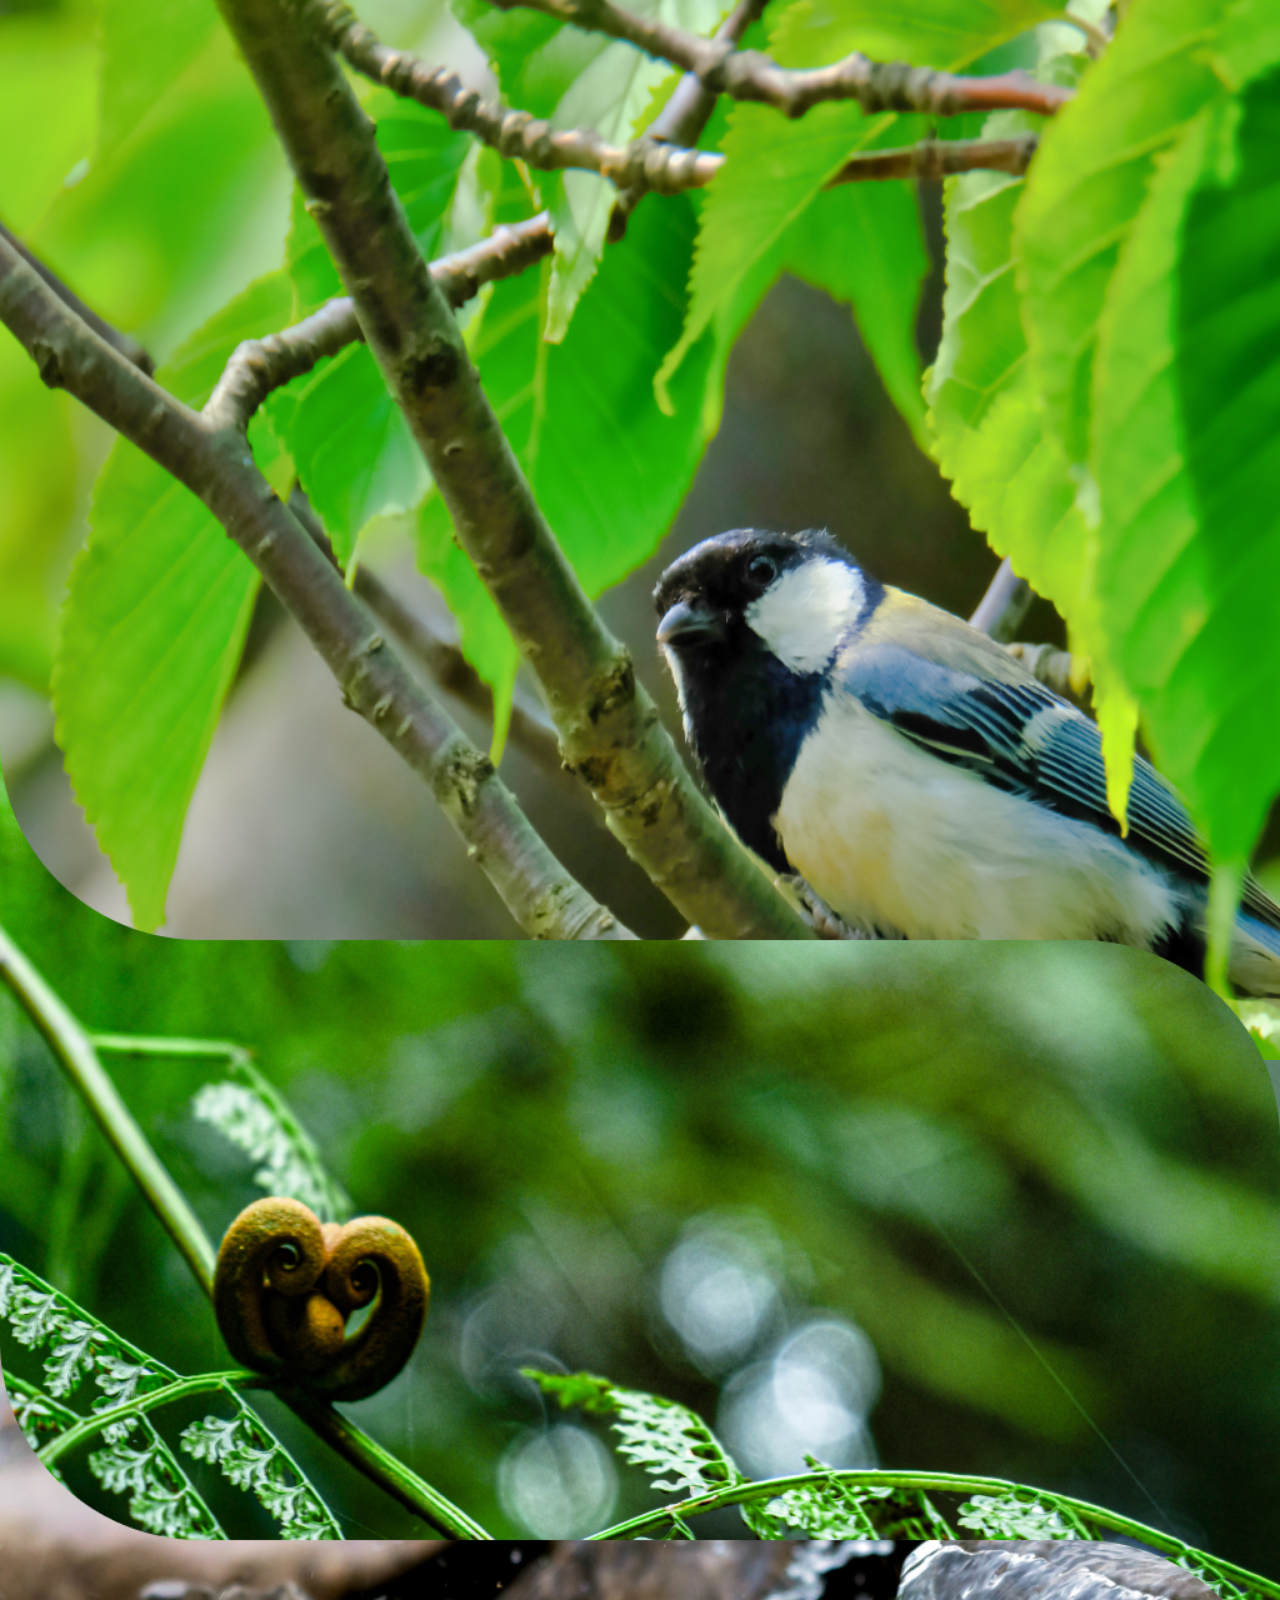
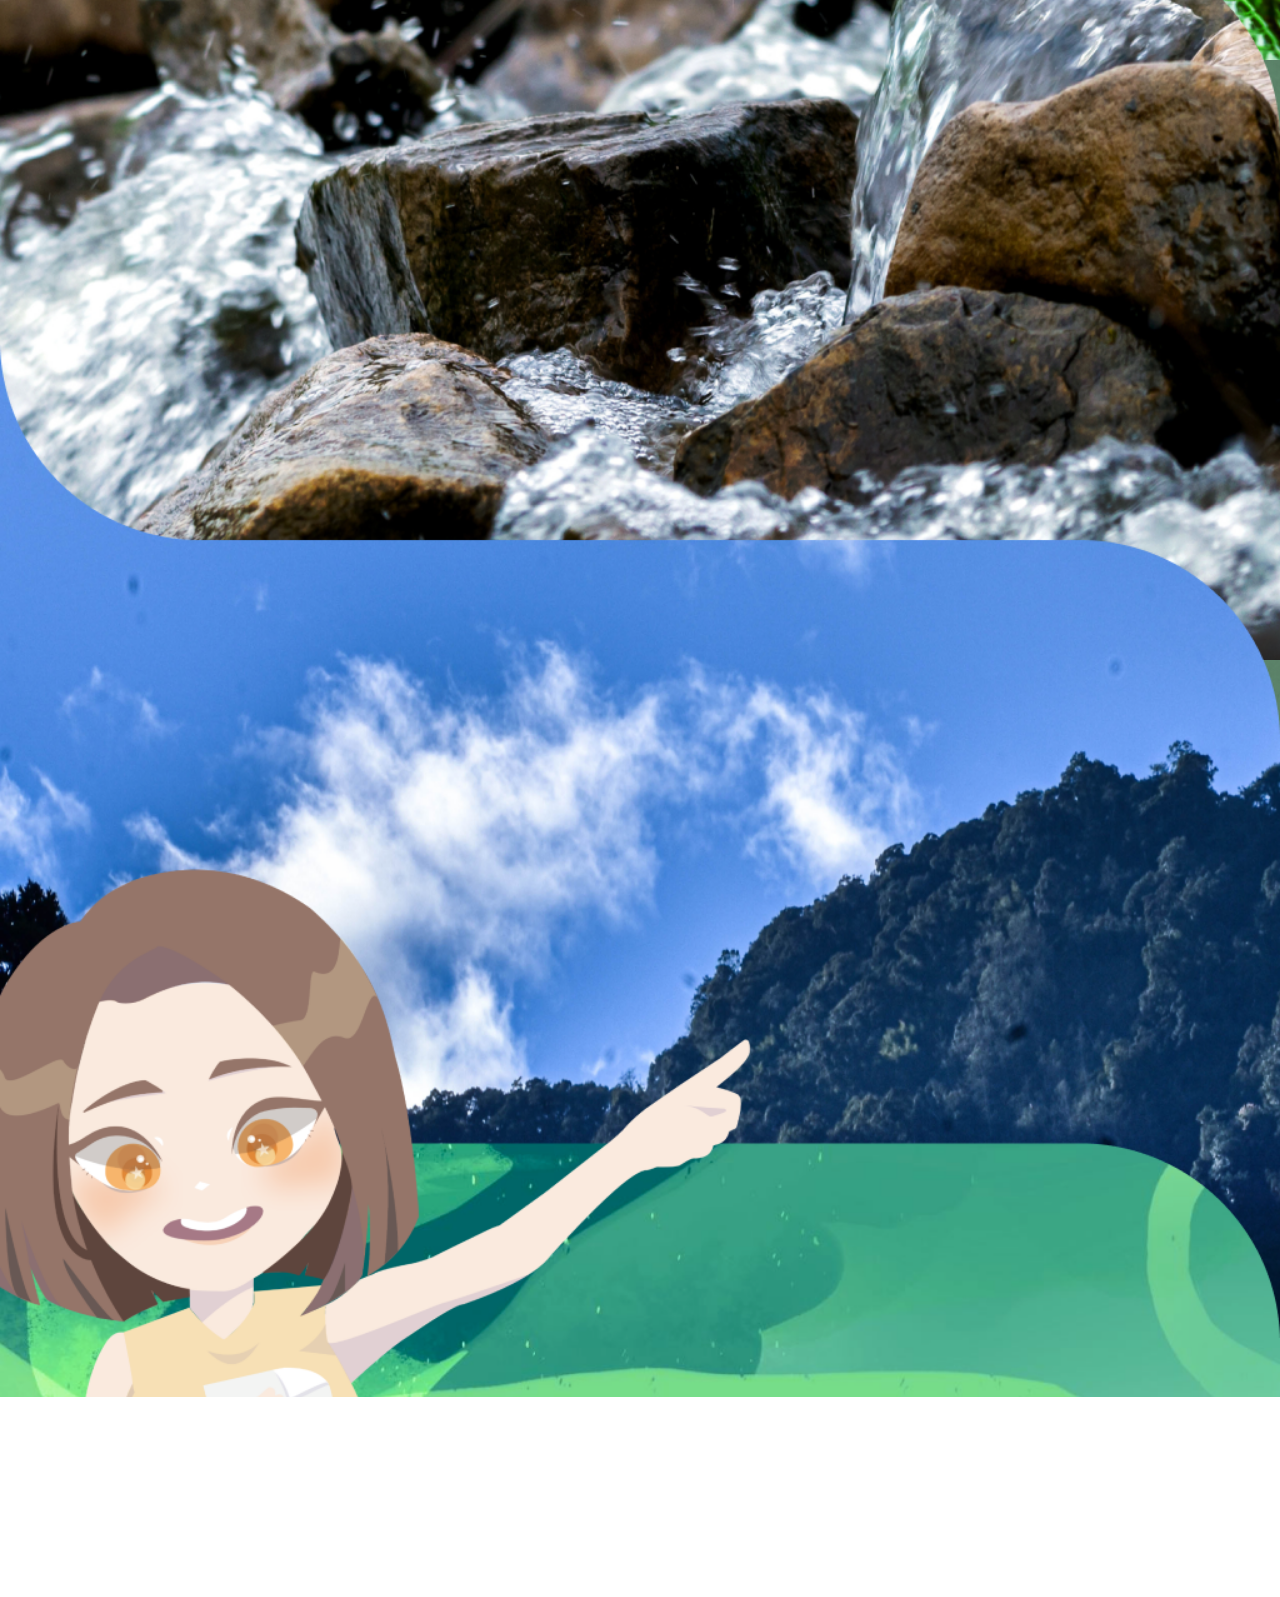
==== index.html @ 91785a95 "26" ====
<!DOCTYPE html>
<html lang="en">
<head>
    <meta charset="UTF-8">
    <meta http-equiv="X-UA-Compatible" content="IE=edge">
    <meta name="viewport" content="width=device-width, initial-scale=1.0">
    <link rel="stylesheet" href="./css/index.css">
    <title>好好森活</title>
</head>
<body>
    <nav class="sticky-top">



    </nav>

    <div class="all">
<div class="box1"></div>

<div class="box2"></div>

<div class="box3"></div>

<div class="box4"></div>
<div class="box5"></div>
    </div>
</body>
</html>
---- css/index.css ----
* {
    box-sizing: border-box;
    padding: 0;
    margin: 0;
    margin-bottom: -16px;
}

body {
    background-image: url(../img/background_g.png);
    margin-left: auto;
    margin-right: auto;
    font-family: Arial, Helvetica, sans-serif;
    color: #5B8168;
}

body::-webkit-scrollbar {
    display: none;
}

a {
    text-decoration: none;
}

h1 {
    color: #ffffff;
    font-size: 80px;
    font-weight: bold;
}

h2 {
    color: #ffffff;
    font-size: 68px;
    font-weight: bold;
}

h3 {
    font-size: 44px;
}

p {
    font-size: 42px;
    font-weight: normal;
    color: rgb(255, 255, 255);
}

span {
    font-size: 30px;
}

.p12 {
    font-size: 30px;
    color: #CCCDD2;
}

nav {
    justify-content: center;
    display: flex;
    background-image: url(../img/nav.png);
    background-size: cover;
    width: 100%;
    height: 200px;
    position: absolute;
    position: fixed;
    padding-top: 76px;
    z-index: 100;
}

.img0-0 {
    position: absolute;
    right: 0;
    width: 212px;
    top: 0;
    z-index: -1;
}

.weather {
    display: flex;
    width: 78px;
    height: 56px;
    line-height: 3px;
    text-decoration: none;
    color: rgb(255, 255, 255);
    position: absolute;
    left: 70px;
}

.weathertext {
    margin-left: 4px;
    font-size: 50px;
    line-height: 70px;
    margin-top: 0;
}

.weatherC {
    margin-left: 0;
    margin-top: 0;
    font-size: 40px;
    line-height: 70px;
}

#menu-switcher {
    display: none;
}

.burger {
    position: absolute;
    display: block;
    right: 70px;
}

.box0 {
    background-image: url(../img/0.png);
    background-size: cover;
    width: 100%;
    height: 466px;
    position: absolute;
    top: 200px;
}

.name {
    position: absolute;
    right: 30px;
    left: 70px;
    top: 35px;
}

.menu {
    background-image: url(../img/burger.png);
    width: 218px;
    height: 1366px;
    position: absolute;
    right: 0;
    z-index: 100;
    transform: translateX(1000%);
    transition: 0.6s;
    list-style-type: none;
    padding-left: 69px;
    padding-right: 69px;
}

.burgericon {
    margin-bottom: 20px;
}

li {
    padding-bottom: 50px;
}

#menu-switcher:checked~.menu {
    transform: translateX(0%);
}

.icon {
    margin-bottom: 3px;
}

.box1 {
    background-image: url(../img/1.png);
    background-size: cover;
    height: 1260px;
    padding-left: 70px;
    color: #ffffff;
    padding-top: 822px;
    margin-top: -200px;
    margin-bottom: -320px;
}

.box2 {
    background-image: url(../img/2.png);
    background-size: cover;
    width: 100%;
    height: 920px;
    text-align: center;
    padding-top: 400px;
    margin-bottom: -320px;
}

.flex {
    margin-top: 10px;
    display: flex;
    width: 100%;
    line-height: 20px;
    text-align: center;
    justify-content: center;
    gap: 10px;
    color: rgb(255, 255, 255);
}

.box3 {
    background-image: url(../img/3.png);
    background-size: 100%;
    height: 920px;
    margin-bottom: -320px;
    width: 100%;
    padding-top: 526px;
    padding-left: 70px;
    color: #ffffff;
}

.box4 {
    background-image: url(../img/4.png);
    background-size: cover;
    height: 1057px;
    width: 100%;
    text-align: center;
    padding-top: 389px;
    margin-bottom: -608px;
}

.box5 {
    background-image: url(../img/5.png);
    background-size: cover;
    width: 100%;
    height: 608px;
    text-align: end;
    padding-top: 350px;
    padding-right: 70px;
    z-index: 1000;
    margin-bottom: 0;
}

.box5-2 {
    background-image: url(../img/5-3.png);
    background-size: cover;
    width: 100%;
    height: 608px;
    text-align: end;
    padding-top: 350px;
    padding-right: 70px;
    margin-bottom: 0;
}

.box5-3 {
    background-image: url(../img/5-2.png);
    background-size: cover;
    width: 100%;
    height: 608px;
    text-align: end;
    padding-top: 350px;
    padding-right: 70px;
    margin-bottom: 0;
}

.box5-4 {
    background-image: url(../img/5-4.png);
    background-size: cover;
    width: 100%;
    height: 608px;
    text-align: end;
    padding-top: 350px;
    padding-right: 70px;
    margin-bottom: 0;
}

.box5-5 {
    background-image: url(../img/5-5.png);
    background-size: cover;
    width: 100%;
    height: 608px;
    text-align: end;
    padding-top: 500px;
    padding-right: 70px;
    margin-bottom: 0;
}
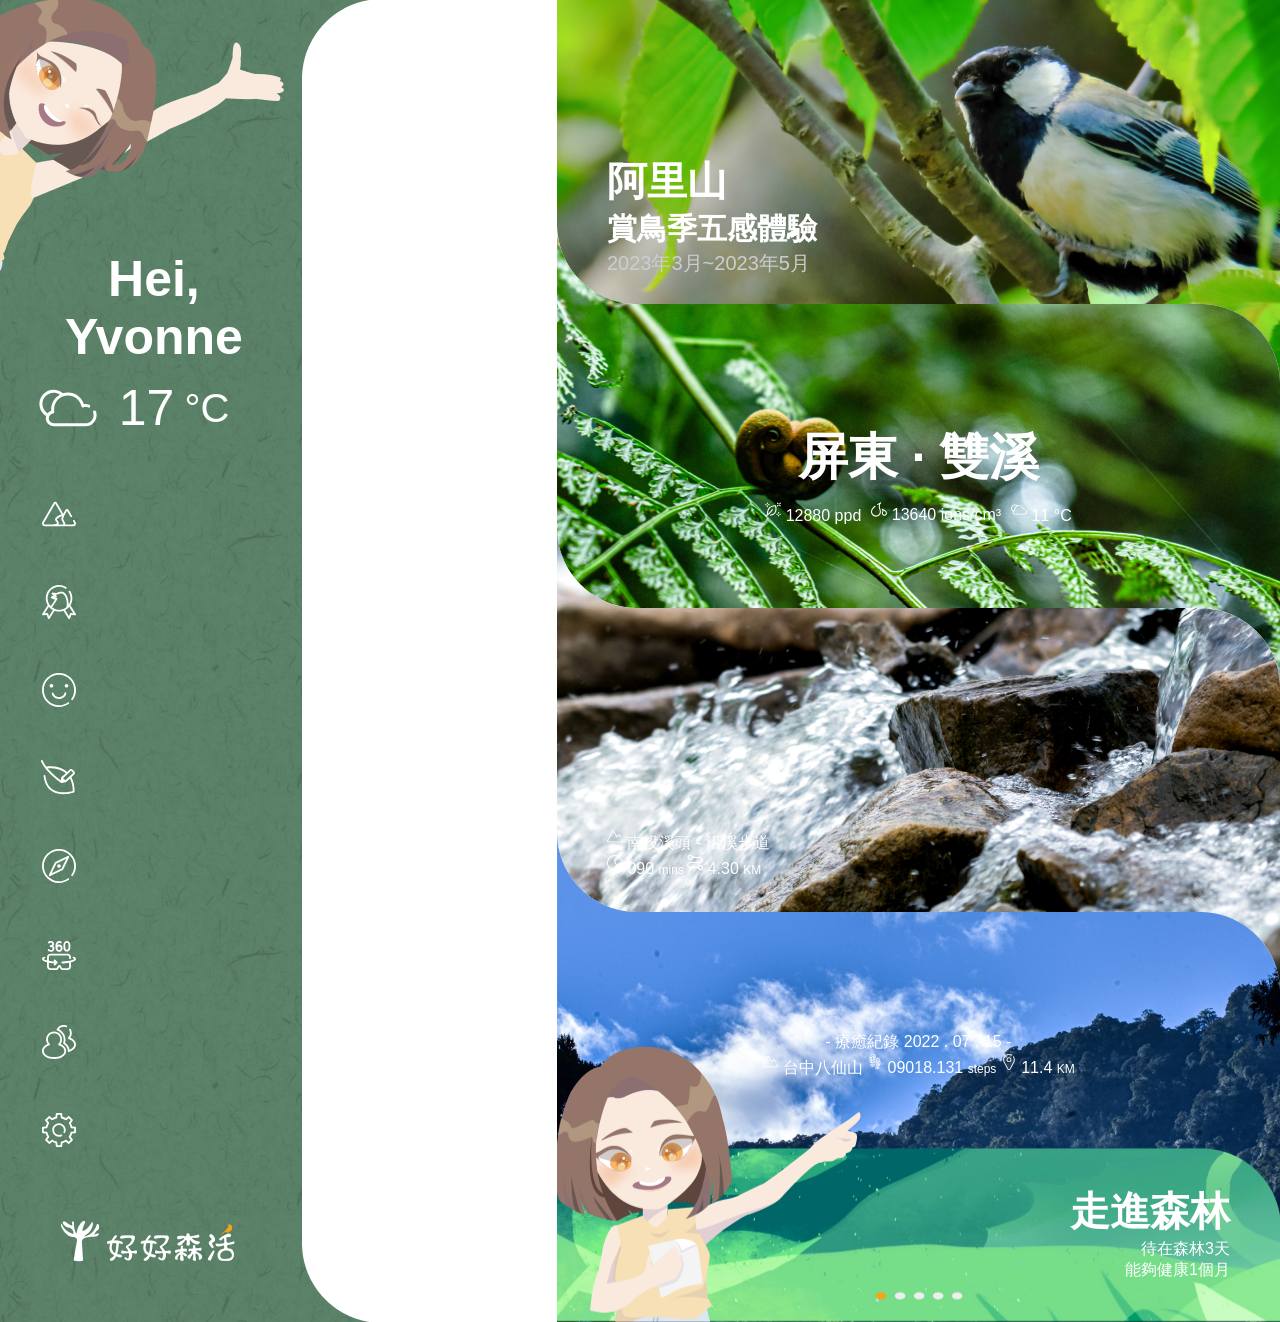
==== commit 2619a9e7: "27" ====
--- a/index.html
+++ b/index.html
@@ -1,5 +1,6 @@
 <!DOCTYPE html>
 <html lang="en">
+
 <head>
     <meta charset="UTF-8">
     <meta http-equiv="X-UA-Compatible" content="IE=edge">
@@ -7,22 +8,66 @@
     <link rel="stylesheet" href="./css/index.css">
     <title>好好森活</title>
 </head>
+
 <body>
     <nav class="sticky-top">
-
-
-
+        <h1 class="name">Hei,<br>
+            Yvonne</h1>
+        <a href="./weather.html" class="weather">
+            <img src="./img/weather.svg" alt="" height="80px">
+            <p class="weathertext">17</p>
+            <p class="weatherC">°C</p>
+        </a>
+        <ul class=" menu navbar-nav ml-auto mt-2 mt-lg-0">
+            <li class="li"><a href="./ch.html"><img src="./img/forest.svg" alt="" width="44px"> </a>
+            </li>
+            <li class="li"><a href="./badge.html"><img src="./img/badge.svg" alt="" width="44px"></a></li>
+            <li class="li"><a href="./mood.html"><img src="./img/mood.svg" alt="" width="44px"></a></li>
+            <li class="li"><a href="./record.html"><img src="./img/record.svg" alt="" width="44px"></a></li>
+            <li class="li"><a href="./compass.html"><img src="./img/compass.svg" alt="" width="44px"></a></li>
+            <li class="li"><a href="./VR360.html"><img src="./img/VR360.svg" alt="" width="44px"></a></li>
+            <li class="li"><a href="./community.html"><img src="./img/community.svg" alt="" width="44px"></a></li>
+            <li class="li"><a href="./set_up.html"><img src="./img/set up.svg" alt="" width="44px"></a></li>
+        </ul>
     </nav>
 
     <div class="all">
-<div class="box1"></div>
+        <div class="box1">
+            <h2>阿里山</h2>
+            <h3>賞鳥季五感體驗</h3>
+            <p class="p12">2023年3月~2023年5月</p>
+        </div>
 
-<div class="box2"></div>
+        <div class="box2">
+            <h1>屏東 · 雙溪</h1>
+            <div class="flex">
+                <p><img src="./img/phytoncine.svg" alt="" class="icon" width="16px"> 12880 ppd</p>
+                <p><img src="./img/negative ions.svg" alt="" class="icon" width="16px"> 13640 ions/cm³</p>
+                <p><img src="./img/weather-1.svg" alt="" class="icon" width="16px"> 11 °C</p>
+            </div>
+        </div>
 
-<div class="box3"></div>
+        <div class="box3">
+            <p><img src="./img/Mountain.svg" alt="" class="icon" width="16px"> 南投溪頭 - 沿溪步道</p>
+            <p><img src="./img/mins_w.svg" alt="" class="icon" width="16px"> 090 <span> mins </span>
+                <img src="./img/km_w.svg" alt="" class="icon" width="16px"> 4.30 <span> KM </span>
+            </p>
+        </div>
 
-<div class="box4"></div>
-<div class="box5"></div>
+        <div class="box4">
+            <p>- 療癒紀錄 2022 . 07 . 15 -</p>
+            <p><img src="./img/Mountain.svg" alt="" class="icon" width="16px"> 台中八仙山
+                <img src="./img/steps_w.svg" alt="" class="icon" width="16px"> 09018.131 <span> steps</span>
+                <img src="./img/GPS.svg" alt="" class="icon" width="16px"> 11.4 <span> KM</span>
+            </p>
+        </div>
+
+        <div class="box5">
+            <h2>走進森林</h2>
+            <p>待在森林3天<br>能夠健康1個月</p>
+        </div>
     </div>
+
 </body>
+
 </html>
--- a/css/index.css
+++ b/css/index.css
@@ -2,11 +2,10 @@
     box-sizing: border-box;
     padding: 0;
     margin: 0;
-    margin-bottom: -16px;
 }
 
 body {
-    background-image: url(../img/background_g.png);
+    /* background-image: url(../img/background_g.png); */
     margin-left: auto;
     margin-right: auto;
     font-family: Arial, Helvetica, sans-serif;
@@ -23,163 +22,111 @@
 
 h1 {
     color: #ffffff;
-    font-size: 80px;
+    font-size: 50px;
     font-weight: bold;
 }
 
 h2 {
     color: #ffffff;
-    font-size: 68px;
+    font-size: 40px;
     font-weight: bold;
 }
 
 h3 {
-    font-size: 44px;
+    font-size: 30px;
+    color: #ffffff;
+}
+
+.p12 {
+    font-size: 20px;
+    font-weight: normal;
+    color: #CCCDD2;
 }
 
 p {
-    font-size: 42px;
+    font-size: 16px;
     font-weight: normal;
+    color: #ffffff;
+}
+
+span {
+    font-size: 12px;
     color: rgb(255, 255, 255);
 }
 
-span {
-    font-size: 30px;
-}
-
-.p12 {
-    font-size: 30px;
-    color: #CCCDD2;
-}
-
 nav {
-    justify-content: center;
-    display: flex;
-    background-image: url(../img/nav.png);
-    background-size: cover;
-    width: 100%;
-    height: 200px;
+    background-image: url(../img/ipad_nav.png);
+    width: 382px;
+    height: 1324px;
     position: absolute;
     position: fixed;
-    padding-top: 76px;
     z-index: 100;
-}
-
-.img0-0 {
+    padding-left: 37px;
+    padding-top: 368px;
+}
+
+.weather {
+    display: flex;
+    text-decoration: none;
+    color: rgb(255, 255, 255);
+    margin-bottom: 44px;
+}
+
+.weathertext {
+    margin-left: 20px;
+    font-size: 50px;
+    line-height: 80px;
+}
+
+.weatherC {
+    margin-left: 10px;
+    font-size: 40px;
+    line-height: 80px;
+}
+
+.name {
+    text-align: center;
+    position: absolute;
+    left: 65px;
+    top: 250px;
+}
+
+li {
+    margin-bottom: 40px;
+}
+
+.icon {
+    margin-bottom: 3px;
+}
+
+
+.all {
     position: absolute;
     right: 0;
-    width: 212px;
-    top: 0;
-    z-index: -1;
-}
-
-.weather {
-    display: flex;
-    width: 78px;
-    height: 56px;
-    line-height: 3px;
-    text-decoration: none;
-    color: rgb(255, 255, 255);
-    position: absolute;
-    left: 70px;
-}
-
-.weathertext {
-    margin-left: 4px;
-    font-size: 50px;
-    line-height: 70px;
-    margin-top: 0;
-}
-
-.weatherC {
-    margin-left: 0;
-    margin-top: 0;
-    font-size: 40px;
-    line-height: 70px;
-}
-
-#menu-switcher {
-    display: none;
-}
-
-.burger {
-    position: absolute;
-    display: block;
-    right: 70px;
-}
-
-.box0 {
-    background-image: url(../img/0.png);
-    background-size: cover;
-    width: 100%;
-    height: 466px;
-    position: absolute;
-    top: 200px;
-}
-
-.name {
-    position: absolute;
-    right: 30px;
-    left: 70px;
-    top: 35px;
-}
-
-.menu {
-    background-image: url(../img/burger.png);
-    width: 218px;
-    height: 1366px;
-    position: absolute;
-    right: 0;
-    z-index: 100;
-    transform: translateX(1000%);
-    transition: 0.6s;
-    list-style-type: none;
-    padding-left: 69px;
-    padding-right: 69px;
-}
-
-.burgericon {
-    margin-bottom: 20px;
-}
-
-li {
-    padding-bottom: 50px;
-}
-
-#menu-switcher:checked~.menu {
-    transform: translateX(0%);
-}
-
-.icon {
-    margin-bottom: 3px;
 }
 
 .box1 {
-    background-image: url(../img/1.png);
-    background-size: cover;
-    height: 1260px;
-    padding-left: 70px;
-    color: #ffffff;
-    padding-top: 822px;
-    margin-top: -200px;
-    margin-bottom: -320px;
+    background-image: url(../img/ipad_box1.png);
+    width: 723px;
+    height: 384px;
+    padding-left: 50px;
+    padding-top: 154px;
+    margin-bottom: -160px;
 }
 
 .box2 {
-    background-image: url(../img/2.png);
-    background-size: cover;
-    width: 100%;
-    height: 920px;
-    text-align: center;
-    padding-top: 400px;
-    margin-bottom: -320px;
+    background-image: url(../img/ipad_box2.png);
+    width: 723px;
+    height: 464px;
+    text-align: center;
+    padding-top: 200px;
+    margin-bottom: -160px;
 }
 
 .flex {
     margin-top: 10px;
     display: flex;
     width: 100%;
-    line-height: 20px;
     text-align: center;
     justify-content: center;
     gap: 10px;
@@ -187,35 +134,31 @@
 }
 
 .box3 {
-    background-image: url(../img/3.png);
-    background-size: 100%;
-    height: 920px;
-    margin-bottom: -320px;
-    width: 100%;
-    padding-top: 526px;
-    padding-left: 70px;
-    color: #ffffff;
+    background-image: url(../img/ipad_box3.png);
+    width: 723px;
+    height: 464px;
+    padding-left: 50px;
+    padding-top: 300px;
+    margin-bottom: -160px;
 }
 
 .box4 {
-    background-image: url(../img/4.png);
-    background-size: cover;
-    height: 1057px;
-    width: 100%;
-    text-align: center;
-    padding-top: 389px;
-    margin-bottom: -608px;
+    background-image: url(../img/ipad_box4.png);
+    width: 723px;
+    height: 490px;
+    text-align: center;
+    padding-top: 200px;
+    margin-bottom: -325.34px;
 }
 
 .box5 {
-    background-image: url(../img/5.png);
-    background-size: cover;
-    width: 100%;
-    height: 608px;
-    text-align: end;
-    padding-top: 350px;
-    padding-right: 70px;
-    z-index: 1000;
+    background-image: url(../img/ipad_box5.png);
+    width: 723px;
+    height: 325.34px;
+    text-align: end;
+    z-index: 10;
+    padding-top: 187px;
+    padding-right: 50px;
     margin-bottom: 0;
 }
 
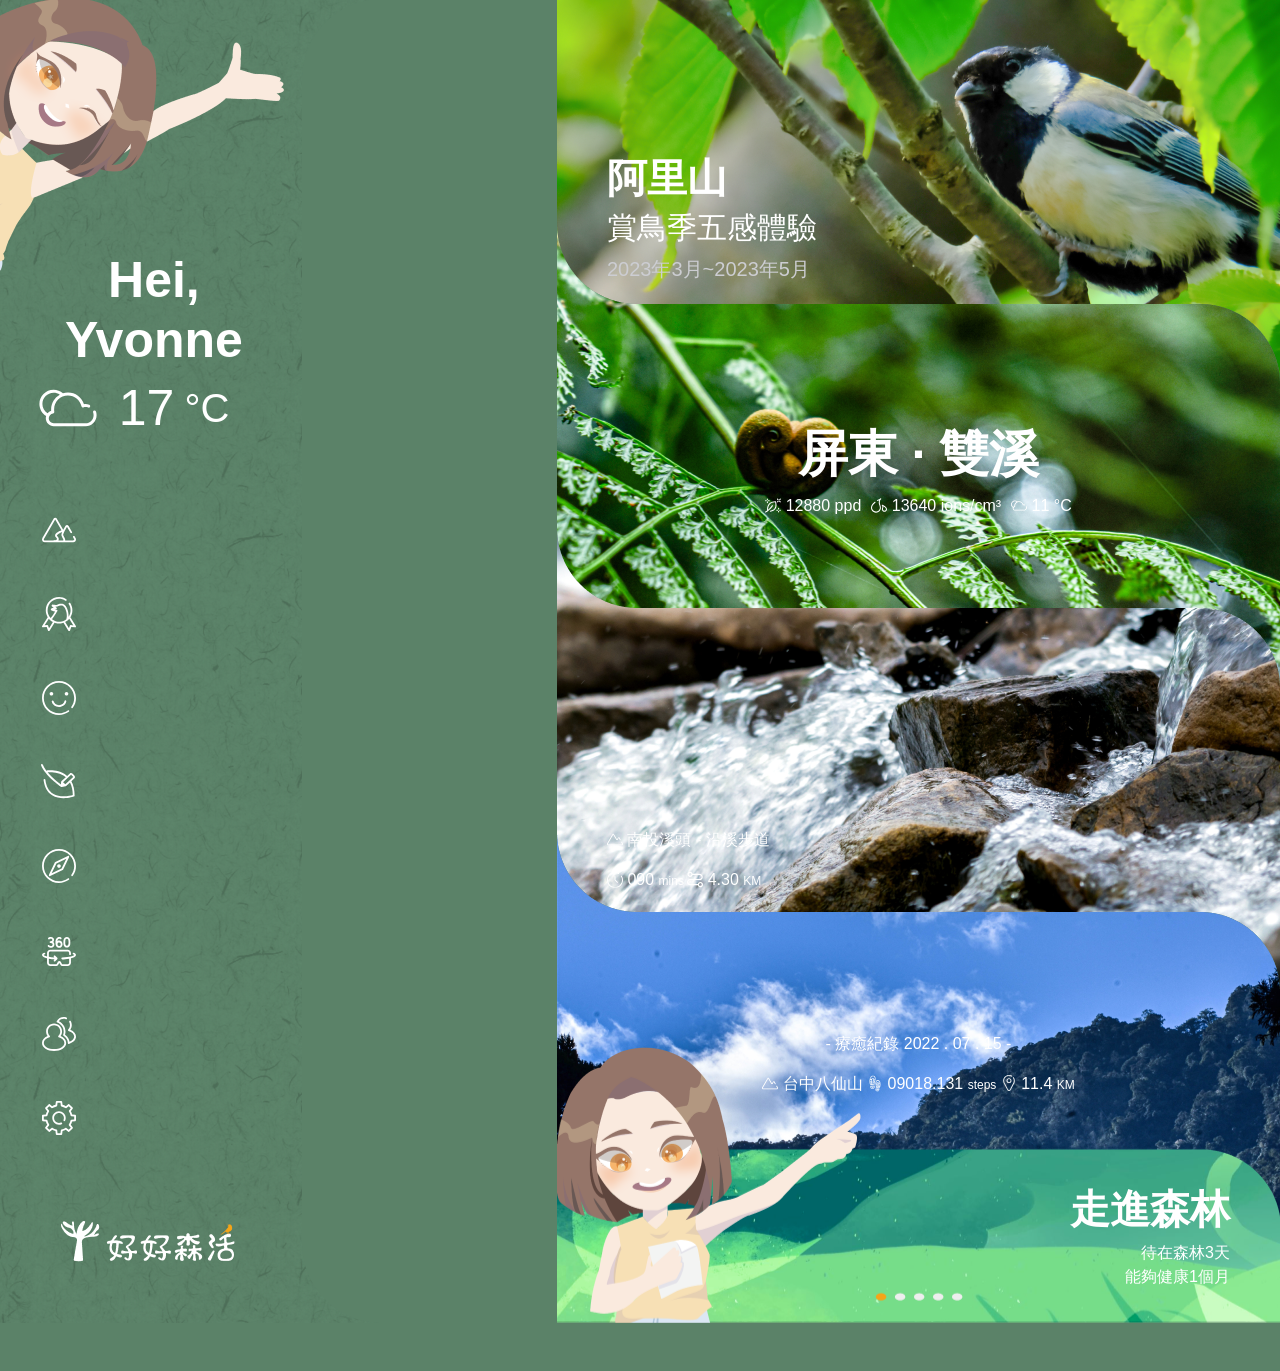
==== commit 2246eb02: "28" ====
--- a/index.html
+++ b/index.html
@@ -5,6 +5,7 @@
     <meta charset="UTF-8">
     <meta http-equiv="X-UA-Compatible" content="IE=edge">
     <meta name="viewport" content="width=device-width, initial-scale=1.0">
+    <link href="https://cdn.jsdelivr.net/npm/bootstrap@5.2.0-beta1/dist/css/bootstrap.min.css" rel="stylesheet">
     <link rel="stylesheet" href="./css/index.css">
     <title>好好森活</title>
 </head>
@@ -62,11 +63,72 @@
             </p>
         </div>
 
-        <div class="box5">
-            <h2>走進森林</h2>
-            <p>待在森林3天<br>能夠健康1個月</p>
+        <div class="allseason" id="role">
+            <div id="carouselExampleDark" class="carousel slide" data-bs-ride="carousel">
+                <div class="carousel-inner  py-5" role="listbox">
+                    <div class="carousel-item active">
+                        <div class="row justify-content-center">
+                            <div class="season">
+                                <div class="box5">
+                                    <h2>走進森林</h2>
+                                    <p>待在森林3天<br>能夠健康1個月</p>
+                                </div>
+                            </div>
+                        </div>
+                    </div>
+
+                    <div class="carousel-item">
+                        <div class="row justify-content-center">
+                            <div class="season">
+                                <div class="box5-2">
+                                    <h2>自導式探索</h2>
+                                    <p>以自己的步調來<br>倘佯在森林當中</p>
+                                </div>
+                            </div>
+                        </div>
+                    </div>
+
+                    <div class="carousel-item">
+                        <div class="row justify-content-center">
+                            <div class="season">
+                                <div class="box5-3">
+                                    <h2>五感體驗</h2>
+                                    <p>讓大自然來療癒你</p>
+                                </div>
+                            </div>
+                        </div>
+                    </div>
+
+                    <div class="carousel-item">
+                        <div class="row justify-content-center">
+                            <div class="season">
+                                <div class="box5-4">
+                                    <h2>森呼吸</h2>
+                                    <p>讓放鬆身心，減緩壓力</p>
+                                </div>
+                            </div>
+                        </div>
+                    </div>
+
+                    <div class="carousel-item">
+                        <div class="row justify-content-center">
+                            <div class="season">
+                                <div class="box5-5">
+                                    <p><img src="./img/Mountain.svg" alt="" class="icon" width="16px">阿里山</p>
+                                </div>
+                            </div>
+                        </div>
+                    </div>
+
+                </div>
+            </div>
         </div>
+
+
+
     </div>
+    <script src="https://cdn.jsdelivr.net/npm/bootstrap@5.2.0-beta1/dist/js/bootstrap.bundle.min.js"></script>
+    <script type="text/javascript" src="./js/index.js"></script>
 
 </body>
 
--- a/css/index.css
+++ b/css/index.css
@@ -5,11 +5,10 @@
 }
 
 body {
-    /* background-image: url(../img/background_g.png); */
     margin-left: auto;
     margin-right: auto;
     font-family: Arial, Helvetica, sans-serif;
-    color: #5B8168;
+    background-color: #5B8268;
 }
 
 body::-webkit-scrollbar {
@@ -102,7 +101,9 @@
 
 .all {
     position: absolute;
+
     right: 0;
+    top: 0;
 }
 
 .box1 {
@@ -148,7 +149,7 @@
     height: 490px;
     text-align: center;
     padding-top: 200px;
-    margin-bottom: -325.34px;
+    margin-bottom: -372px;
 }
 
 .box5 {
@@ -163,45 +164,41 @@
 }
 
 .box5-2 {
-    background-image: url(../img/5-3.png);
-    background-size: cover;
-    width: 100%;
-    height: 608px;
-    text-align: end;
-    padding-top: 350px;
-    padding-right: 70px;
+    background-image: url(../img/ipad_box5-3.png);
+    width: 723px;
+    height: 325.34px;
+    text-align: end;
+    padding-top: 187px;
+    padding-right: 50px;
     margin-bottom: 0;
 }
 
 .box5-3 {
-    background-image: url(../img/5-2.png);
-    background-size: cover;
-    width: 100%;
-    height: 608px;
-    text-align: end;
-    padding-top: 350px;
-    padding-right: 70px;
+    background-image: url(../img/ipad_box5-2.png);
+    width: 723px;
+    height: 325.34px;
+    text-align: end;
+    padding-top: 187px;
+    padding-right: 50px;
     margin-bottom: 0;
 }
 
 .box5-4 {
-    background-image: url(../img/5-4.png);
-    background-size: cover;
-    width: 100%;
-    height: 608px;
-    text-align: end;
-    padding-top: 350px;
-    padding-right: 70px;
+    background-image: url(../img/ipad_box5-4.png);
+    width: 723px;
+    height: 325.34px;
+    text-align: end;
+    padding-top: 187px;
+    padding-right: 50px;
     margin-bottom: 0;
 }
 
 .box5-5 {
-    background-image: url(../img/5-5.png);
-    background-size: cover;
-    width: 100%;
-    height: 608px;
-    text-align: end;
-    padding-top: 500px;
-    padding-right: 70px;
+    background-image: url(../img/ipad_box5-5.png);
+    width: 723px;
+    height: 325.34px;
+    text-align: end;
+    padding-top: 280px;
+    padding-right: 50px;
     margin-bottom: 0;
 }
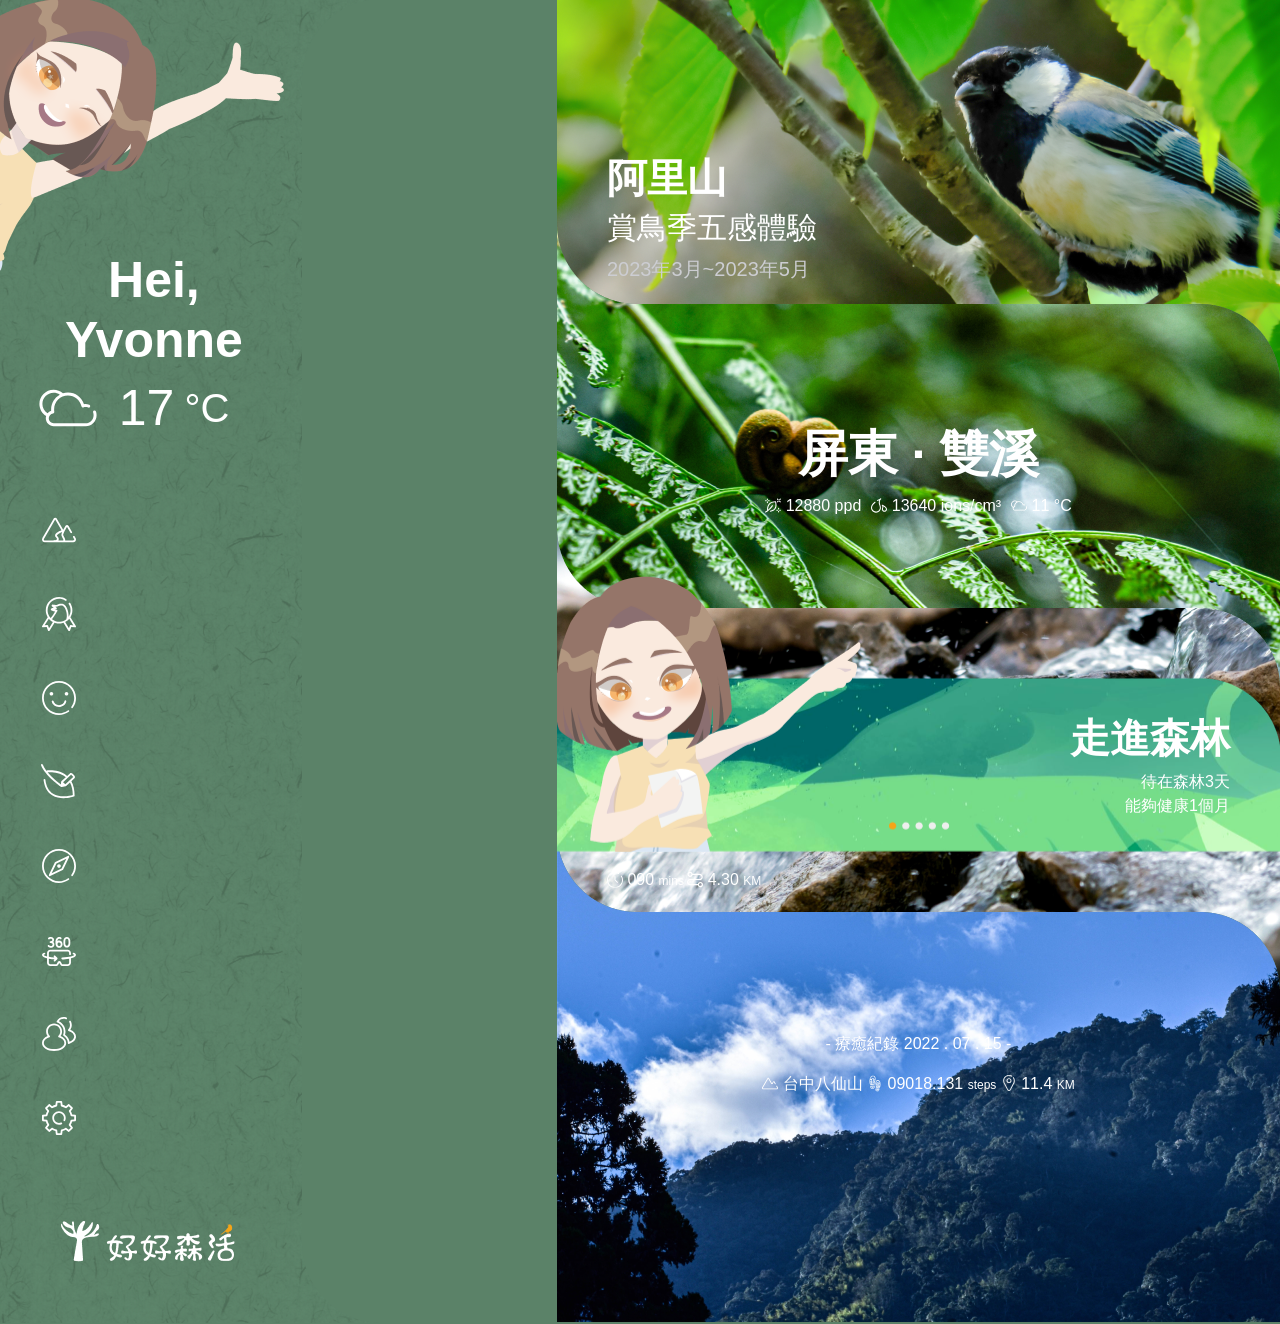
==== commit 2ef38a9d: "30" ====
--- a/index.html
+++ b/index.html
@@ -63,70 +63,72 @@
             </p>
         </div>
 
-        <div class="allseason" id="role">
-            <div id="carouselExampleDark" class="carousel slide" data-bs-ride="carousel">
-                <div class="carousel-inner  py-5" role="listbox">
-                    <div class="carousel-item active">
-                        <div class="row justify-content-center">
-                            <div class="season">
-                                <div class="box5">
-                                    <h2>走進森林</h2>
-                                    <p>待在森林3天<br>能夠健康1個月</p>
-                                </div>
-                            </div>
-                        </div>
-                    </div>
-
-                    <div class="carousel-item">
-                        <div class="row justify-content-center">
-                            <div class="season">
-                                <div class="box5-2">
-                                    <h2>自導式探索</h2>
-                                    <p>以自己的步調來<br>倘佯在森林當中</p>
-                                </div>
-                            </div>
-                        </div>
-                    </div>
-
-                    <div class="carousel-item">
-                        <div class="row justify-content-center">
-                            <div class="season">
-                                <div class="box5-3">
-                                    <h2>五感體驗</h2>
-                                    <p>讓大自然來療癒你</p>
-                                </div>
-                            </div>
-                        </div>
-                    </div>
-
-                    <div class="carousel-item">
-                        <div class="row justify-content-center">
-                            <div class="season">
-                                <div class="box5-4">
-                                    <h2>森呼吸</h2>
-                                    <p>讓放鬆身心，減緩壓力</p>
-                                </div>
-                            </div>
-                        </div>
-                    </div>
-
-                    <div class="carousel-item">
-                        <div class="row justify-content-center">
-                            <div class="season">
-                                <div class="box5-5">
-                                    <p><img src="./img/Mountain.svg" alt="" class="icon" width="16px">阿里山</p>
-                                </div>
-                            </div>
-                        </div>
-                    </div>
-
-                </div>
-            </div>
-        </div>
+        
 
 
 
     </div>
+    <div class="allseason" id="role">
+        <div id="carouselExampleDark" class="carousel slide" data-bs-ride="carousel">
+            <div class="carousel-inner  py-5" role="listbox">
+                <div class="carousel-item active">
+                    <div class="row justify-content-center">
+                        <div class="season">
+                            <div class="box5">
+                                <h2>走進森林</h2>
+                                <p>待在森林3天<br>能夠健康1個月</p>
+                            </div>
+                        </div>
+                    </div>
+                </div>
+
+                <div class="carousel-item">
+                    <div class="row justify-content-center">
+                        <div class="season">
+                            <div class="box5-2">
+                                <h2>自導式探索</h2>
+                                <p>以自己的步調來<br>倘佯在森林當中</p>
+                            </div>
+                        </div>
+                    </div>
+                </div>
+
+                <div class="carousel-item">
+                    <div class="row justify-content-center">
+                        <div class="season">
+                            <div class="box5-3">
+                                <h2>五感體驗</h2>
+                                <p>讓大自然來療癒你</p>
+                            </div>
+                        </div>
+                    </div>
+                </div>
+
+                <div class="carousel-item">
+                    <div class="row justify-content-center">
+                        <div class="season">
+                            <div class="box5-4">
+                                <h2>森呼吸</h2>
+                                <p>讓放鬆身心，減緩壓力</p>
+                            </div>
+                        </div>
+                    </div>
+                </div>
+
+                <div class="carousel-item">
+                    <div class="row justify-content-center">
+                        <div class="season">
+                            <div class="box5-5">
+                                <p><img src="./img/Mountain.svg" alt="" class="icon" width="16px">阿里山</p>
+                            </div>
+                        </div>
+                    </div>
+                </div>
+
+            </div>
+        </div>
+    </div>
+    
     <script src="https://cdn.jsdelivr.net/npm/bootstrap@5.2.0-beta1/dist/js/bootstrap.bundle.min.js"></script>
     <script type="text/javascript" src="./js/index.js"></script>
 
--- a/css/index.css
+++ b/css/index.css
@@ -101,7 +101,6 @@
 
 .all {
     position: absolute;
-
     right: 0;
     top: 0;
 }
@@ -201,4 +200,10 @@
     padding-top: 280px;
     padding-right: 50px;
     margin-bottom: 0;
+}
+
+.allseason {
+    position: absolute;
+    right: 0;
+    bottom: 0px;
 }
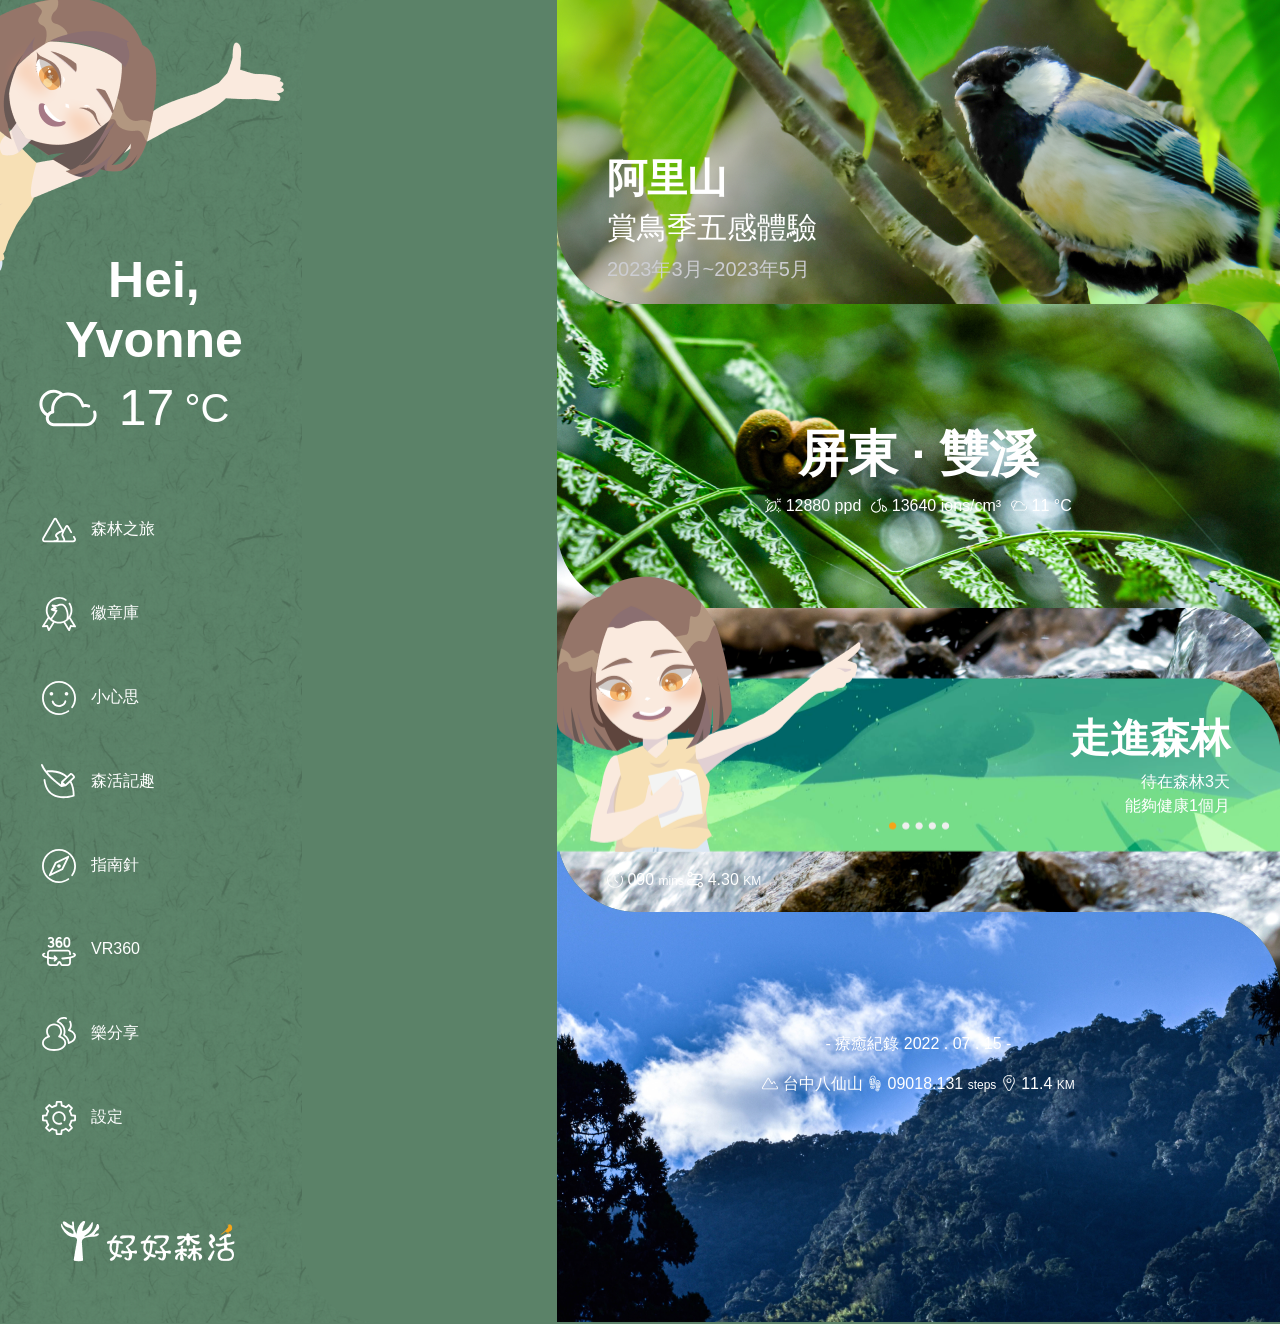
==== commit ecbdb63f: "32" ====
--- a/index.html
+++ b/index.html
@@ -20,15 +20,14 @@
             <p class="weatherC">°C</p>
         </a>
         <ul class=" menu navbar-nav ml-auto mt-2 mt-lg-0">
-            <li class="li"><a href="./ch.html"><img src="./img/forest.svg" alt="" width="44px"> </a>
-            </li>
-            <li class="li"><a href="./badge.html"><img src="./img/badge.svg" alt="" width="44px"></a></li>
-            <li class="li"><a href="./mood.html"><img src="./img/mood.svg" alt="" width="44px"></a></li>
-            <li class="li"><a href="./record.html"><img src="./img/record.svg" alt="" width="44px"></a></li>
-            <li class="li"><a href="./compass.html"><img src="./img/compass.svg" alt="" width="44px"></a></li>
-            <li class="li"><a href="./VR360.html"><img src="./img/VR360.svg" alt="" width="44px"></a></li>
-            <li class="li"><a href="./community.html"><img src="./img/community.svg" alt="" width="44px"></a></li>
-            <li class="li"><a href="./set_up.html"><img src="./img/set up.svg" alt="" width="44px"></a></li>
+            <li class="li"><a href="./ch.html"><img src="./img/forest.svg" alt="" width="44px"><span class="burger">森林之旅</span></a></li>
+            <li class="li"><a href="./badge.html"><img src="./img/badge.svg" alt="" width="44px"><span class="burger">徽章庫</span></a></li>
+            <li class="li"><a href="./mood.html"><img src="./img/mood.svg" alt="" width="44px"><span class="burger">小心思</span></a></li>
+            <li class="li"><a href="./record.html"><img src="./img/record.svg" alt="" width="44px"><span class="burger">森活記趣</span></a></li>
+            <li class="li"><a href="./compass.html"><img src="./img/compass.svg" alt="" width="44px"><span class="burger">指南針</span></a></li>
+            <li class="li"><a href="./VR360.html"><img src="./img/VR360.svg" alt="" width="44px"><span class="burger">VR360</span></a></li>
+            <li class="li"><a href="./community.html"><img src="./img/community.svg" alt="" width="44px"><span class="burger">樂分享</span></a></li>
+            <li class="li"><a href="./set_up.html"><img src="./img/set up.svg" alt="" width="44px"><span class="burger">設定</span></a></li>
         </ul>
     </nav>
 
--- a/css/index.css
+++ b/css/index.css
@@ -90,6 +90,11 @@
     top: 250px;
 }
 
+.burger{
+    font-size: 16px;
+    margin-left: 10px;
+}
+
 li {
     margin-bottom: 40px;
 }
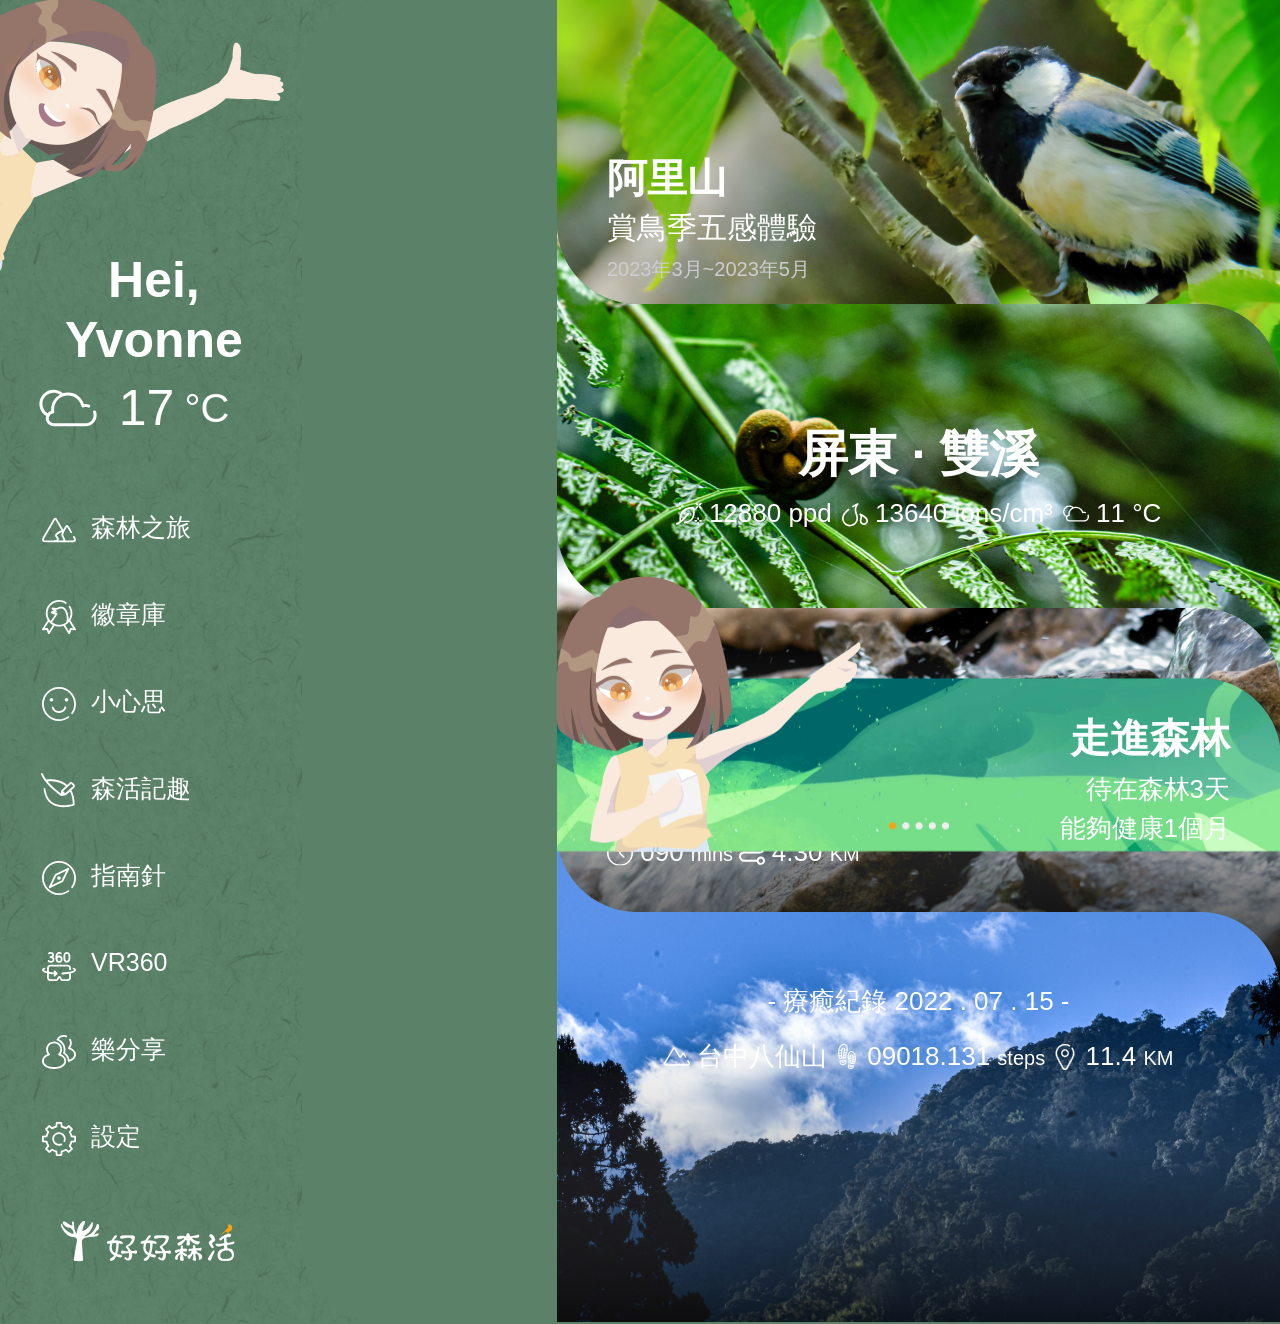
==== commit 6411c8da: "33" ====
--- a/index.html
+++ b/index.html
@@ -20,14 +20,14 @@
             <p class="weatherC">°C</p>
         </a>
         <ul class=" menu navbar-nav ml-auto mt-2 mt-lg-0">
-            <li class="li"><a href="./ch.html"><img src="./img/forest.svg" alt="" width="44px"><span class="burger">森林之旅</span></a></li>
-            <li class="li"><a href="./badge.html"><img src="./img/badge.svg" alt="" width="44px"><span class="burger">徽章庫</span></a></li>
-            <li class="li"><a href="./mood.html"><img src="./img/mood.svg" alt="" width="44px"><span class="burger">小心思</span></a></li>
-            <li class="li"><a href="./record.html"><img src="./img/record.svg" alt="" width="44px"><span class="burger">森活記趣</span></a></li>
-            <li class="li"><a href="./compass.html"><img src="./img/compass.svg" alt="" width="44px"><span class="burger">指南針</span></a></li>
-            <li class="li"><a href="./VR360.html"><img src="./img/VR360.svg" alt="" width="44px"><span class="burger">VR360</span></a></li>
-            <li class="li"><a href="./community.html"><img src="./img/community.svg" alt="" width="44px"><span class="burger">樂分享</span></a></li>
-            <li class="li"><a href="./set_up.html"><img src="./img/set up.svg" alt="" width="44px"><span class="burger">設定</span></a></li>
+            <li class="li"><a href="./ch.html"><img src="./img/forest.svg" alt="" width="44px" class="icon"><span class="burger">森林之旅</span></a></li>
+            <li class="li"><a href="./badge.html"><img src="./img/badge.svg" alt="" width="44px" class="icon"><span class="burger">徽章庫</span></a></li>
+            <li class="li"><a href="./mood.html"><img src="./img/mood.svg" alt="" width="44px" class="icon"><span class="burger">小心思</span></a></li>
+            <li class="li"><a href="./record.html"><img src="./img/record.svg" alt="" width="44px" class="icon"><span class="burger">森活記趣</span></a></li>
+            <li class="li"><a href="./compass.html"><img src="./img/compass.svg" alt="" width="44px" class="icon"><span class="burger">指南針</span></a></li>
+            <li class="li"><a href="./VR360.html"><img src="./img/VR360.svg" alt="" width="44px" class="icon"><span class="burger">VR360</span></a></li>
+            <li class="li"><a href="./community.html"><img src="./img/community.svg" alt="" width="44px" class="icon"><span class="burger">樂分享</span></a></li>
+            <li class="li"><a href="./set_up.html"><img src="./img/set up.svg" alt="" width="44px" class="icon"><span class="burger">設定</span></a></li>
         </ul>
     </nav>
 
@@ -41,24 +41,24 @@
         <div class="box2">
             <h1>屏東 · 雙溪</h1>
             <div class="flex">
-                <p><img src="./img/phytoncine.svg" alt="" class="icon" width="16px"> 12880 ppd</p>
-                <p><img src="./img/negative ions.svg" alt="" class="icon" width="16px"> 13640 ions/cm³</p>
-                <p><img src="./img/weather-1.svg" alt="" class="icon" width="16px"> 11 °C</p>
+                <p><img src="./img/phytoncine.svg" alt="" class="icon" width="26px"> 12880 ppd</p>
+                <p><img src="./img/negative ions.svg" alt="" class="icon" width="26px"> 13640 ions/cm³</p>
+                <p><img src="./img/weather-1.svg" alt="" class="icon" width="26px"> 11 °C</p>
             </div>
         </div>
 
         <div class="box3">
-            <p><img src="./img/Mountain.svg" alt="" class="icon" width="16px"> 南投溪頭 - 沿溪步道</p>
-            <p><img src="./img/mins_w.svg" alt="" class="icon" width="16px"> 090 <span> mins </span>
-                <img src="./img/km_w.svg" alt="" class="icon" width="16px"> 4.30 <span> KM </span>
+            <p><img src="./img/Mountain.svg" alt="" class="icon" width="26px"> 南投溪頭 - 沿溪步道</p>
+            <p><img src="./img/mins_w.svg" alt="" class="icon" width="26px"> 090 <span> mins </span>
+                <img src="./img/km_w.svg" alt="" class="icon" width="26px"> 4.30 <span> KM </span>
             </p>
         </div>
 
         <div class="box4">
             <p>- 療癒紀錄 2022 . 07 . 15 -</p>
-            <p><img src="./img/Mountain.svg" alt="" class="icon" width="16px"> 台中八仙山
-                <img src="./img/steps_w.svg" alt="" class="icon" width="16px"> 09018.131 <span> steps</span>
-                <img src="./img/GPS.svg" alt="" class="icon" width="16px"> 11.4 <span> KM</span>
+            <p><img src="./img/Mountain.svg" alt="" class="icon" width="26px"> 台中八仙山
+                <img src="./img/steps_w.svg" alt="" class="icon" width="26px"> 09018.131 <span> steps</span>
+                <img src="./img/GPS.svg" alt="" class="icon" width="26px"> 11.4 <span> KM</span>
             </p>
         </div>
 
--- a/css/index.css
+++ b/css/index.css
@@ -43,13 +43,13 @@
 }
 
 p {
-    font-size: 16px;
+    font-size: 26px;
     font-weight: normal;
     color: #ffffff;
 }
 
 span {
-    font-size: 12px;
+    font-size: 20px;
     color: rgb(255, 255, 255);
 }
 
@@ -91,7 +91,7 @@
 }
 
 .burger{
-    font-size: 16px;
+    font-size: 25px;
     margin-left: 10px;
 }
 
@@ -102,7 +102,6 @@
 .icon {
     margin-bottom: 3px;
 }
-
 
 .all {
     position: absolute;
@@ -143,7 +142,7 @@
     width: 723px;
     height: 464px;
     padding-left: 50px;
-    padding-top: 300px;
+    padding-top: 250px;
     margin-bottom: -160px;
 }
 
@@ -152,7 +151,7 @@
     width: 723px;
     height: 490px;
     text-align: center;
-    padding-top: 200px;
+    padding-top: 150px;
     margin-bottom: -372px;
 }
 
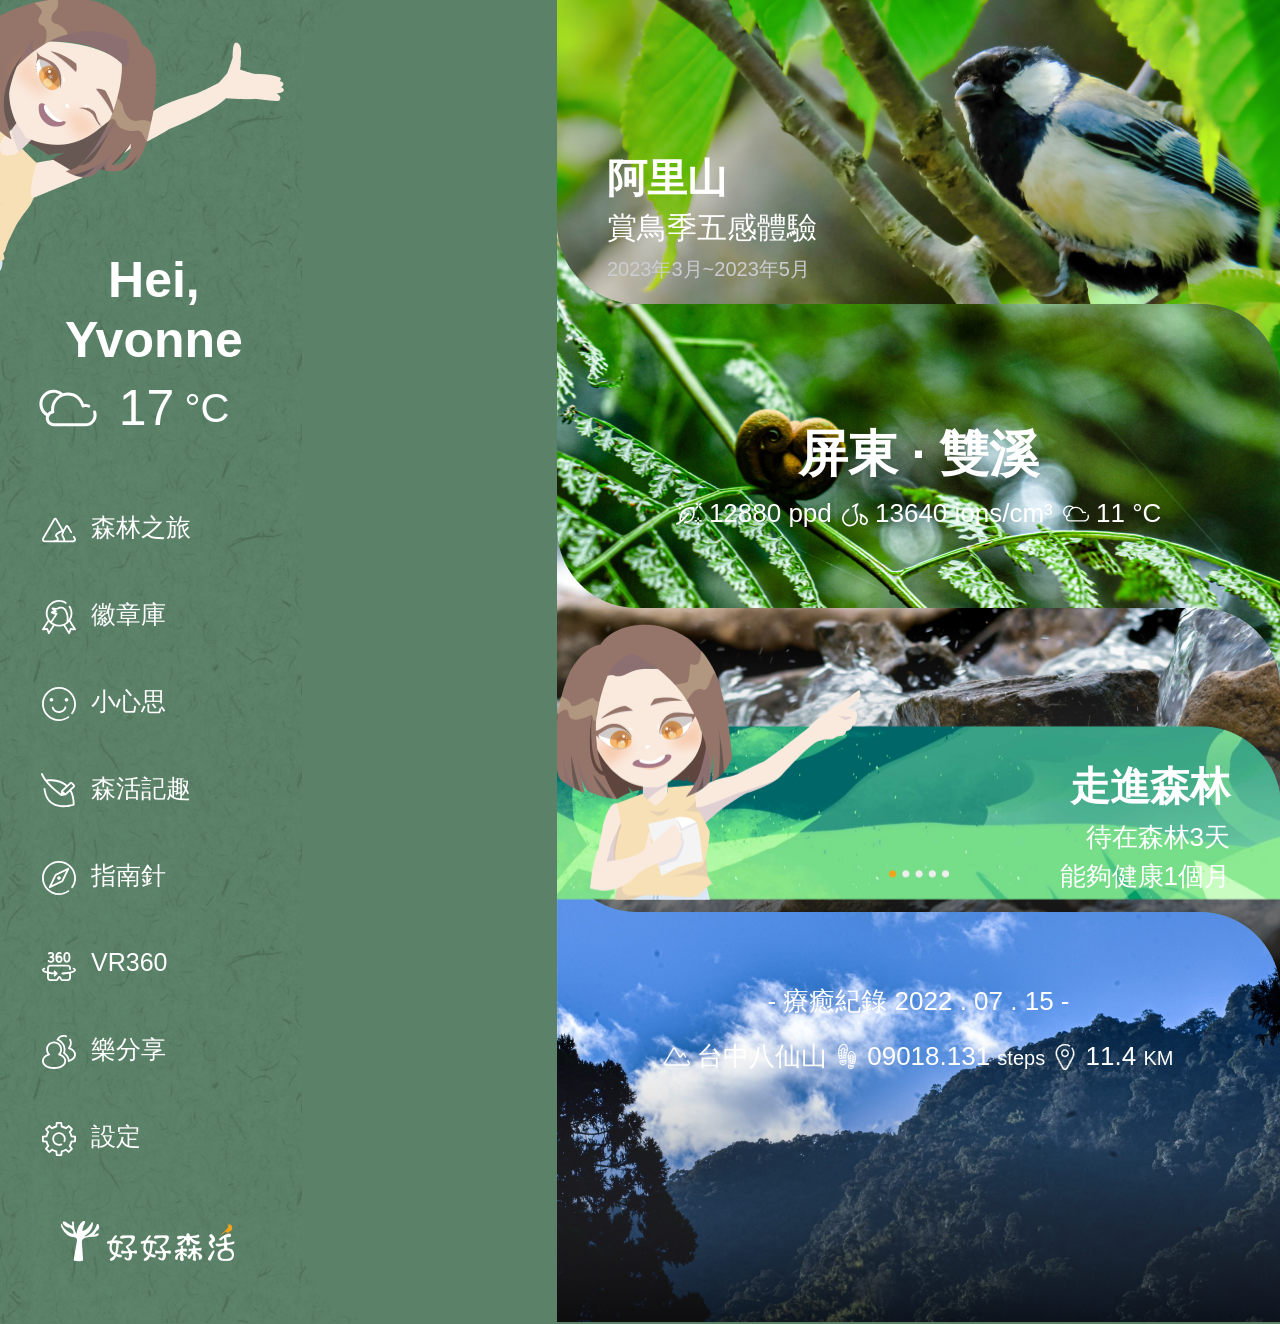
==== commit b8e9145d: "39" ====
--- a/index.html
+++ b/index.html
@@ -61,10 +61,6 @@
                 <img src="./img/GPS.svg" alt="" class="icon" width="26px"> 11.4 <span> KM</span>
             </p>
         </div>
-
-        
-
-
 
     </div>
     <div class="allseason" id="role">
--- a/css/index.css
+++ b/css/index.css
@@ -4,7 +4,7 @@
     margin: 0;
 }
 
-body {
+body {  
     margin-left: auto;
     margin-right: auto;
     font-family: Arial, Helvetica, sans-serif;
@@ -209,5 +209,5 @@
 .allseason {
     position: absolute;
     right: 0;
-    bottom: 0px;
+    bottom: -48px;
 }
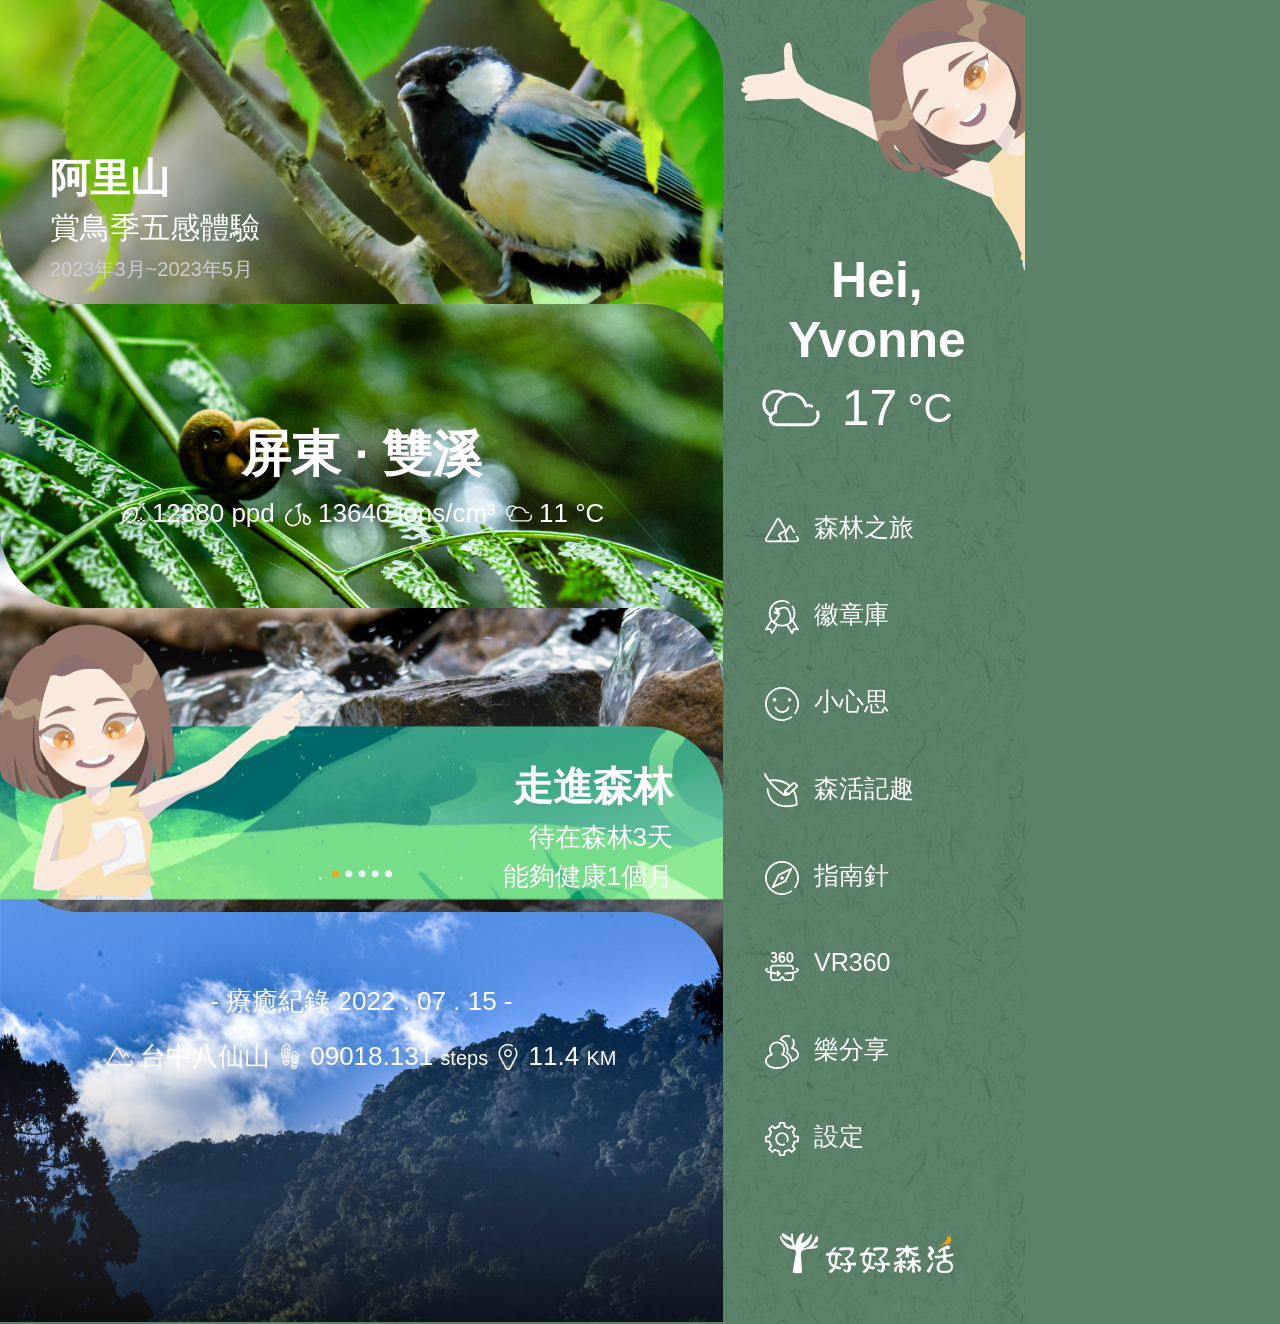
==== commit a3d8d245: "44" ====
--- a/index.html
+++ b/index.html
@@ -14,20 +14,20 @@
     <nav class="sticky-top">
         <h1 class="name">Hei,<br>
             Yvonne</h1>
-        <a href="./weather.html" class="weather">
+        <a href="#" class="weather">
             <img src="./img/weather.svg" alt="" height="80px">
             <p class="weathertext">17</p>
             <p class="weatherC">°C</p>
         </a>
         <ul class=" menu navbar-nav ml-auto mt-2 mt-lg-0">
-            <li class="li"><a href="./ch.html"><img src="./img/forest.svg" alt="" width="44px" class="icon"><span class="burger">森林之旅</span></a></li>
-            <li class="li"><a href="./badge.html"><img src="./img/badge.svg" alt="" width="44px" class="icon"><span class="burger">徽章庫</span></a></li>
-            <li class="li"><a href="./mood.html"><img src="./img/mood.svg" alt="" width="44px" class="icon"><span class="burger">小心思</span></a></li>
-            <li class="li"><a href="./record.html"><img src="./img/record.svg" alt="" width="44px" class="icon"><span class="burger">森活記趣</span></a></li>
-            <li class="li"><a href="./compass.html"><img src="./img/compass.svg" alt="" width="44px" class="icon"><span class="burger">指南針</span></a></li>
-            <li class="li"><a href="./VR360.html"><img src="./img/VR360.svg" alt="" width="44px" class="icon"><span class="burger">VR360</span></a></li>
-            <li class="li"><a href="./community.html"><img src="./img/community.svg" alt="" width="44px" class="icon"><span class="burger">樂分享</span></a></li>
-            <li class="li"><a href="./set_up.html"><img src="./img/set up.svg" alt="" width="44px" class="icon"><span class="burger">設定</span></a></li>
+            <li class="li"><a href="#"><img src="./img/forest.svg" alt="" width="44px" class="icon"><span class="burger">森林之旅</span></a></li>
+            <li class="li"><a href="#"><img src="./img/badge.svg" alt="" width="44px" class="icon"><span class="burger">徽章庫</span></a></li>
+            <li class="li"><a href="#"><img src="./img/mood.svg" alt="" width="44px" class="icon"><span class="burger">小心思</span></a></li>
+            <li class="li"><a href="#"><img src="./img/record.svg" alt="" width="44px" class="icon"><span class="burger">森活記趣</span></a></li>
+            <li class="li"><a href="#"><img src="./img/compass.svg" alt="" width="44px" class="icon"><span class="burger">指南針</span></a></li>
+            <li class="li"><a href="#"><img src="./img/VR360.svg" alt="" width="44px" class="icon"><span class="burger">VR360</span></a></li>
+            <li class="li"><a href="#"><img src="./img/community.svg" alt="" width="44px" class="icon"><span class="burger">樂分享</span></a></li>
+            <li class="li"><a href="#"><img src="./img/set up.svg" alt="" width="44px" class="icon"><span class="burger">設定</span></a></li>
         </ul>
     </nav>
 
--- a/css/index.css
+++ b/css/index.css
@@ -60,8 +60,9 @@
     position: absolute;
     position: fixed;
     z-index: 100;
-    padding-left: 37px;
+    padding-left: 117px;
     padding-top: 368px;
+    margin-left: 643px;
 }
 
 .weather {
@@ -86,7 +87,7 @@
 .name {
     text-align: center;
     position: absolute;
-    left: 65px;
+    left: 145px;
     top: 250px;
 }
 
@@ -105,7 +106,7 @@
 
 .all {
     position: absolute;
-    right: 0;
+    left: 0;
     top: 0;
 }
 
@@ -208,6 +209,6 @@
 
 .allseason {
     position: absolute;
-    right: 0;
+    left: 0;
     bottom: -48px;
 }
